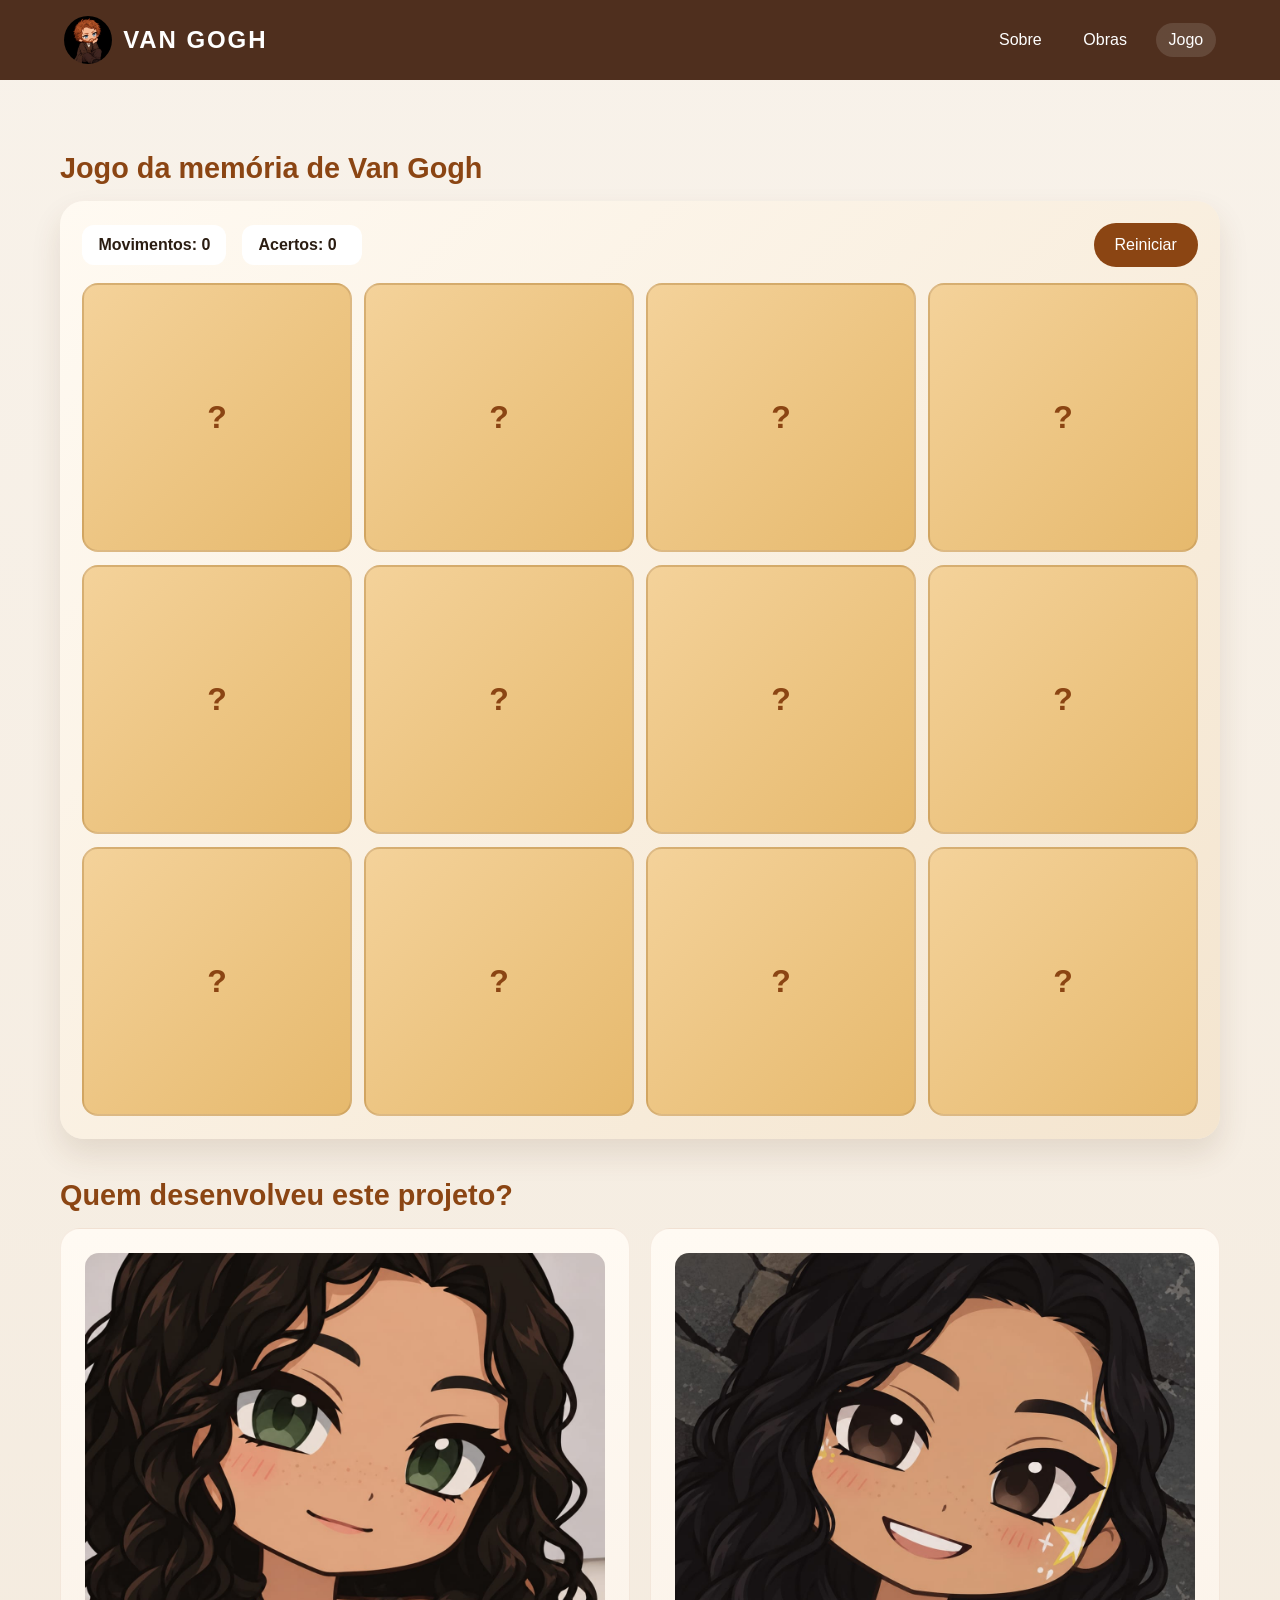
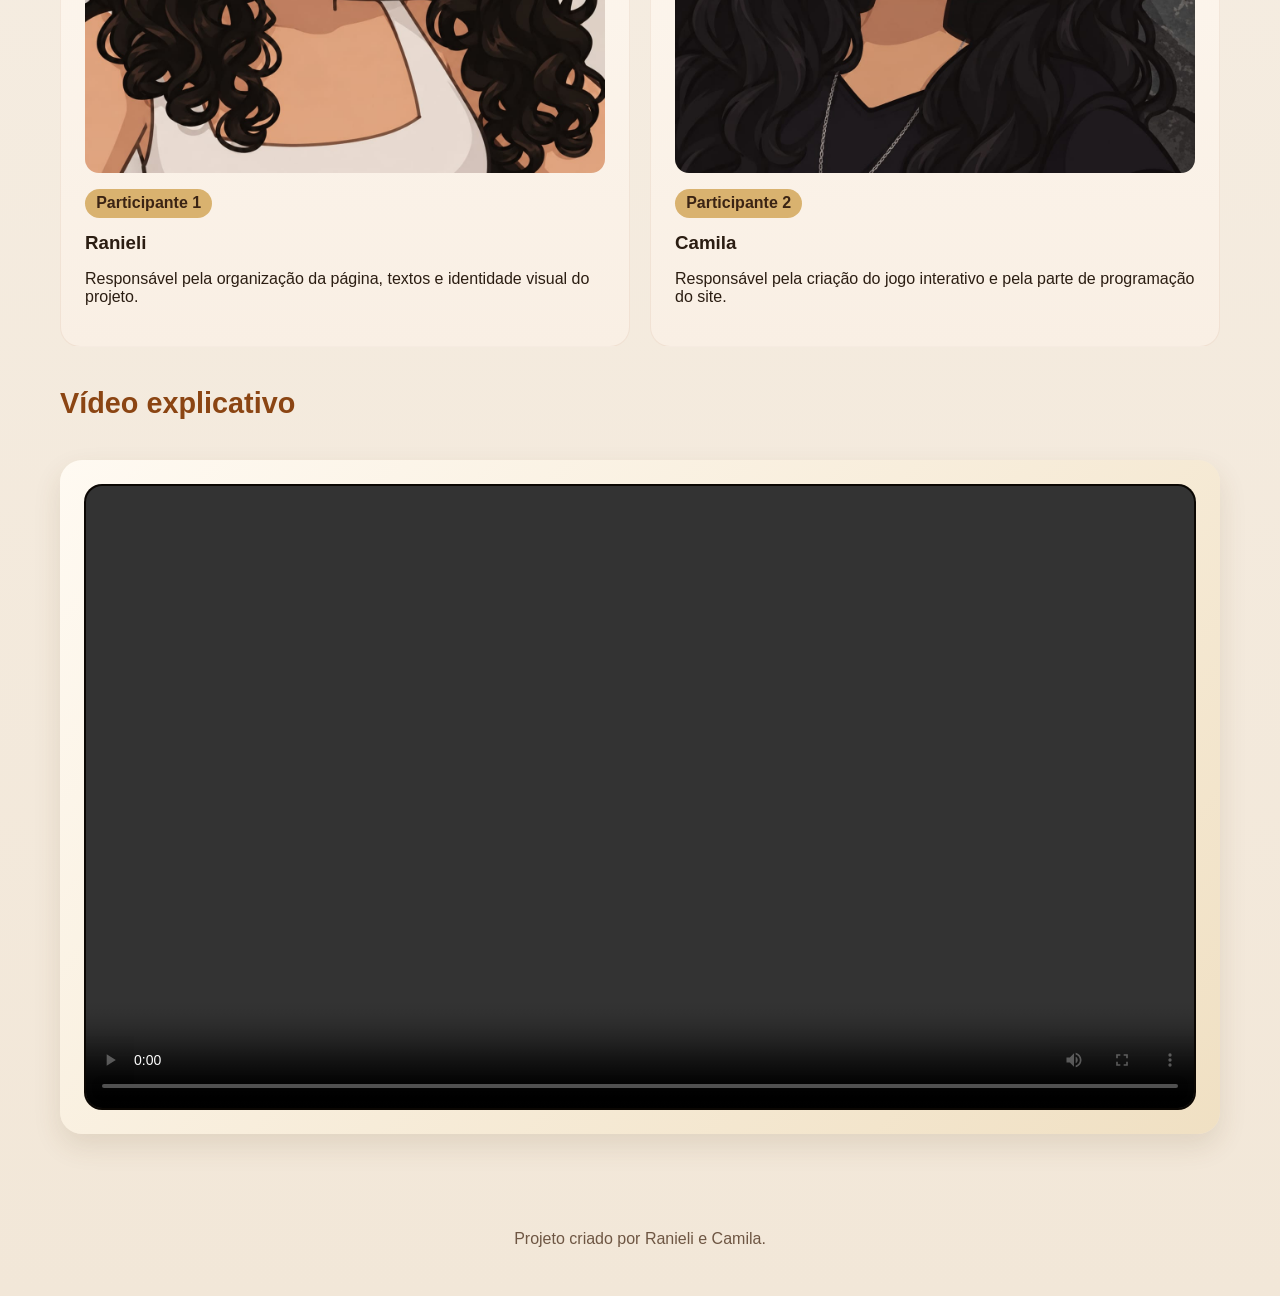
==== jogo.html @ 96462b99 "criamos a primeira versão do site" ====
<!DOCTYPE html>
<html lang="pt-BR">
  <head>
    <meta charset="UTF-8" />
    <meta name="viewport" content="width=device-width, initial-scale=1.0" />
    <title>Jogo Van Gogh</title>
    <link rel="stylesheet" href="style.css" />
  </head>
  <body>
    <header>
      <nav class="navbar">
        <div class="brand">
          <img
            class="brand-image"
            src="WhatsApp Image 2026-10-21 at 9.47.14 PM.jpeg"
            alt=""
          />
          <div class="logo">VAN GOGH</div>
        </div>
        <div class="nav-links">
          <a href="index.html">Sobre</a>
          <a href="obras.html">Obras</a>
          <a class="active" href="jogo.html">Jogo</a>
        </div>
      </nav>
    </header>

    <main class="container">
      <section class="section">
        <h2>Jogo da memória de Van Gogh</h2>
        <div class="game-box">
          <div class="game-header">
            <div class="stats">
              <div class="stat">Movimentos: <span id="moves">0</span></div>
              <div class="stat">Acertos: <span id="matches">0</span></div>
            </div>
            <button class="btn" id="restartBtn">Reiniciar</button>
          </div>

          <div class="board" id="board" aria-label="Jogo da memória"></div>
        </div>
      </section>

      <section class="section">
        <h2>Quem desenvolveu este projeto?</h2>
        <div class="team">
          <article class="person">
            <img
              class="participant-photo"
              src="WhatsApp Image 2026-10-21 at 9.22.17 PM.jpeg"
              alt="Foto da participante Ranieli"
            />
            <div class="badge">Participante 1</div>
            <h3>Ranieli</h3>
            <p>Responsável pela organização da página, textos e identidade visual do projeto.</p>
          </article>

          <article class="person">
            <img
              class="participant-photo"
              src="WhatsApp Image 2026-10-21 at 9.19.41 PM.jpeg"
              alt="Foto da participante Camila"
            />
            <div class="badge">Participante 2</div>
            <h3>Camila</h3>
            <p>Responsável pela criação do jogo interativo e pela parte de programação do site.</p>
          </article>
        </div>
      </section>

      <section class="section">
        <h2>Vídeo explicativo</h2>
        <div class="video-box">
          <video
            class="video-frame video-player"
            src="vancara.mp4"
            controls
            preload="metadata"
            playsinline
            aria-label="Vídeo explicativo sobre Van Gogh"
          >
            Seu navegador não consegue reproduzir este vídeo.
          </video>
        </div>
      </section>
    </main>

    <footer class="footer">
      Projeto criado por Ranieli e Camila.
    </footer>

    <script src="script.js"></script>
  </body>
</html>
---- style.css ----
:root {
  --bg: #f4efe8;
  --panel: #fffaf1;
  --primary: #8b4513;
  --secondary: #c58b4d;
  --accent: #d9b26f;
  --text: #2b1d12;
  --muted: #6e5643;
  --card: #fdf8f0;
  --shadow: rgba(49, 29, 19, 0.15);
}

* {
  box-sizing: border-box;
}

body {
  margin: 0;
  font-family: Arial, Helvetica, sans-serif;
  background: linear-gradient(to bottom, #f8f2ea, #f2e7d8);
  color: var(--text);
}

a {
  color: inherit;
  text-decoration: none;
}

header {
  background: rgba(65, 31, 12, 0.92);
  color: #fff;
  position: sticky;
  top: 0;
  z-index: 10;
}

.navbar {
  max-width: 1200px;
  margin: 0 auto;
  display: flex;
  align-items: center;
  justify-content: space-between;
  padding: 1rem 1.5rem;
}

.logo {
  font-size: 1.5rem;
  font-weight: 700;
  letter-spacing: 0.08em;
}

.brand {
  display: flex;
  align-items: center;
  gap: 0.7rem;
}

.brand-image {
  width: 48px;
  height: 48px;
  object-fit: cover;
  object-position: center 35%;
  border-radius: 50%;
}

.nav-links {
  display: flex;
  gap: 1rem;
  flex-wrap: wrap;
}

.nav-links a {
  padding: 0.5rem 0.8rem;
  border-radius: 999px;
  transition: 0.2s ease;
}

.nav-links a:hover,
.nav-links a.active {
  background: rgba(255, 255, 255, 0.12);
}

.container {
  max-width: 1200px;
  margin: 0 auto;
  padding: 2rem 1.25rem 4rem;
}

.hero {
  background: linear-gradient(135deg, rgba(140, 78, 31, 0.85), rgba(204, 170, 106, 0.72));
  color: white;
  border-radius: 28px;
  padding: 3rem 2rem;
  box-shadow: 0 18px 40px var(--shadow);
  display: grid;
  grid-template-columns: 1.3fr 0.7fr;
  gap: 2rem;
  align-items: center;
}

.hero h1 {
  font-size: clamp(2.2rem, 4vw, 4rem);
  margin: 0 0 0.8rem;
}

.hero p {
  font-size: 1.08rem;
  line-height: 1.7;
  max-width: 56ch;
}

.hero-figure {
  display: grid;
  place-items: center;
}

.hero-figure img {
  width: min(100%, 340px);
  border-radius: 20px;
  box-shadow: 0 16px 36px rgba(0, 0, 0, 0.2);
}

.section {
  margin-top: 2.5rem;
}

.section h2 {
  font-size: clamp(1.8rem, 2vw, 2.6rem);
  margin-bottom: 1rem;
  color: var(--primary);
}

.grid {
  display: grid;
  grid-template-columns: repeat(auto-fit, minmax(220px, 1fr));
  gap: 1.25rem;
}

.card {
  background: var(--card);
  border: 1px solid rgba(139, 69, 19, 0.08);
  border-radius: 18px;
  padding: 1.2rem;
  box-shadow: 0 10px 20px rgba(71, 54, 40, 0.08);
}

.card h3 {
  margin-top: 0;
}

.card p,
.card li {
  line-height: 1.7;
  color: var(--muted);
}

.card ul {
  margin: 0;
  padding-left: 1.1rem;
}

.gallery {
  display: grid;
  grid-template-columns: repeat(auto-fit, minmax(260px, 1fr));
  gap: 1.4rem;
}

.painting {
  background: #fff;
  border-radius: 18px;
  overflow: hidden;
  box-shadow: 0 12px 24px rgba(0, 0, 0, 0.08);
}

.painting img {
  width: 100%;
  height: 260px;
  object-fit: cover;
  display: block;
}

.painting .caption {
  padding: 1rem 1rem 1.2rem;
}

.painting h3 {
  margin: 0 0 0.5rem;
  font-size: 1.1rem;
}

.painting p {
  margin: 0;
  color: var(--muted);
  line-height: 1.6;
}

.team {
  display: grid;
  grid-template-columns: repeat(auto-fit, minmax(240px, 1fr));
  gap: 1.25rem;
}

.person {
  background: linear-gradient(180deg, #fffaf3, #f9efe4);
  padding: 1.5rem;
  border-radius: 20px;
  border: 1px solid rgba(139, 69, 19, 0.08);
}

.participant-photo {
  display: block;
  width: 100%;
  aspect-ratio: 1;
  object-fit: cover;
  object-position: center 38%;
  border-radius: 14px;
  margin-bottom: 1rem;
}

.person .badge {
  display: inline-block;
  background: var(--accent);
  color: #3b2414;
  font-weight: 700;
  border-radius: 999px;
  padding: 0.35rem 0.7rem;
  margin-bottom: 0.9rem;
}

.person h3 {
  margin: 0 0 0.5rem;
}

.video-box {
  background: linear-gradient(135deg, #fffaf2, #f0e0c3);
  border-radius: 22px;
  padding: 1.5rem;
  box-shadow: 0 12px 28px rgba(92, 62, 28, 0.12);
  margin-top: 2.5rem;
}

.video-frame {
  position: relative;
  width: 100%;
  aspect-ratio: 16 / 9;
  background: linear-gradient(135deg, #8b4513, #d1a15e);
  border-radius: 18px;
  display: grid;
  place-items: center;
  overflow: hidden;
  border: 2px solid rgba(93, 58, 26, 0.12);
}

.video-frame.video-player {
  display: block;
  background: #000;
}

.video-frame.video-player::before {
  content: none;
}

.video-frame::before {
  content: "▶️";
  font-size: clamp(2.2rem, 5vw, 4rem);
  color: white;
  opacity: 0.9;
}

.video-frame span {
  position: absolute;
  bottom: 1rem;
  left: 1rem;
  background: rgba(0, 0, 0, 0.35);
  color: white;
  padding: 0.4rem 0.8rem;
  border-radius: 999px;
  font-size: 0.9rem;
}

.footer {
  text-align: center;
  padding: 2rem 1rem 3rem;
  color: var(--muted);
}

.game-box {
  background: linear-gradient(135deg, #fffaf2, #f4e5cf);
  border-radius: 24px;
  padding: 1.4rem;
  box-shadow: 0 15px 30px rgba(90, 61, 27, 0.12);
}

.spreadsheet-wrapper {
  background: var(--panel);
  border: 1px solid rgba(139, 69, 19, 0.12);
  border-radius: 18px;
  overflow: hidden;
  box-shadow: 0 10px 20px rgba(71, 54, 40, 0.06);
}

.spreadsheet-table {
  width: 100%;
  border-collapse: collapse;
  font-size: 0.96rem;
}

.spreadsheet-table th,
.spreadsheet-table td {
  padding: 0.9rem 1rem;
  border-bottom: 1px solid rgba(84, 48, 26, 0.1);
  text-align: left;
}

.spreadsheet-table th {
  background: linear-gradient(135deg, #9b5d2e, #bd8452);
  color: #fff;
}

.spreadsheet-table tbody tr:nth-child(even) {
  background: rgba(255, 255, 255, 0.4);
}

.spreadsheet-table tbody tr:hover {
  background: rgba(214, 176, 110, 0.12);
}

.game-header {
  display: flex;
  justify-content: space-between;
  gap: 1rem;
  align-items: center;
  flex-wrap: wrap;
  margin-bottom: 1rem;
}

.stats {
  display: flex;
  gap: 1rem;
  flex-wrap: wrap;
}

.stat {
  background: #fff;
  border-radius: 12px;
  padding: 0.7rem 1rem;
  font-weight: 700;
  min-width: 120px;
}

.board {
  display: grid;
  grid-template-columns: repeat(4, minmax(70px, 1fr));
  gap: 0.8rem;
}

.memory-card {
  position: relative;
  aspect-ratio: 1;
  cursor: pointer;
  border: none;
  background: transparent;
  perspective: 1000px;
}

.memory-card-inner {
  position: absolute;
  inset: 0;
  border-radius: 16px;
  transform-style: preserve-3d;
  transition: transform 0.5s ease;
}

.memory-card.flipped .memory-card-inner,
.memory-card.matched .memory-card-inner {
  transform: rotateY(180deg);
}

.memory-card-front,
.memory-card-back {
  position: absolute;
  inset: 0;
  backface-visibility: hidden;
  border-radius: 16px;
  display: grid;
  place-items: center;
  font-size: 2rem;
  font-weight: 700;
}

.memory-card-front {
  background: linear-gradient(135deg, #b0743d, #7d4a23);
  color: #fff;
  transform: rotateY(180deg);
  overflow: hidden;
}

.memory-card-front img {
  width: 100%;
  height: 100%;
  object-fit: cover;
}

.memory-card-back {
  background: linear-gradient(135deg, #f4d29a, #e6b96d);
  color: var(--primary);
  border: 2px solid rgba(89, 47, 20, 0.15);
}

.btn {
  background: var(--primary);
  color: #fff;
  border: none;
  border-radius: 999px;
  padding: 0.8rem 1.3rem;
  font-size: 1rem;
  cursor: pointer;
  transition: transform 0.2s ease;
}

.btn:hover {
  transform: translateY(-1px);
}

@media (max-width: 760px) {
  .hero {
    grid-template-columns: 1fr;
    padding: 2rem 1.2rem;
  }

  .navbar {
    flex-direction: column;
    gap: 0.8rem;
  }

  .nav-links {
    justify-content: center;
    width: 100%;
  }

  .game-header {
    flex-direction: column;
    align-items: stretch;
  }

  .stats {
    width: 100%;
  }

  .stat {
    flex: 1;
    min-width: 0;
  }

  .board {
    gap: 0.6rem;
  }
}

@media (max-width: 480px) {
  .container {
    padding-left: 0.8rem;
    padding-right: 0.8rem;
  }

  .logo {
    font-size: 1.2rem;
  }

  .nav-links {
    gap: 0.4rem;
  }

  .nav-links a {
    font-size: 0.9rem;
    padding: 0.45rem 0.7rem;
  }

  .hero h1 {
    font-size: 2.1rem;
  }

  .hero p {
    font-size: 1rem;
  }

  .memory-card-front,
  .memory-card-back {
    font-size: 1.5rem;
  }

  .board {
    grid-template-columns: repeat(4, minmax(52px, 1fr));
    gap: 0.45rem;
  }

  .person {
    padding: 1rem;
  }
}
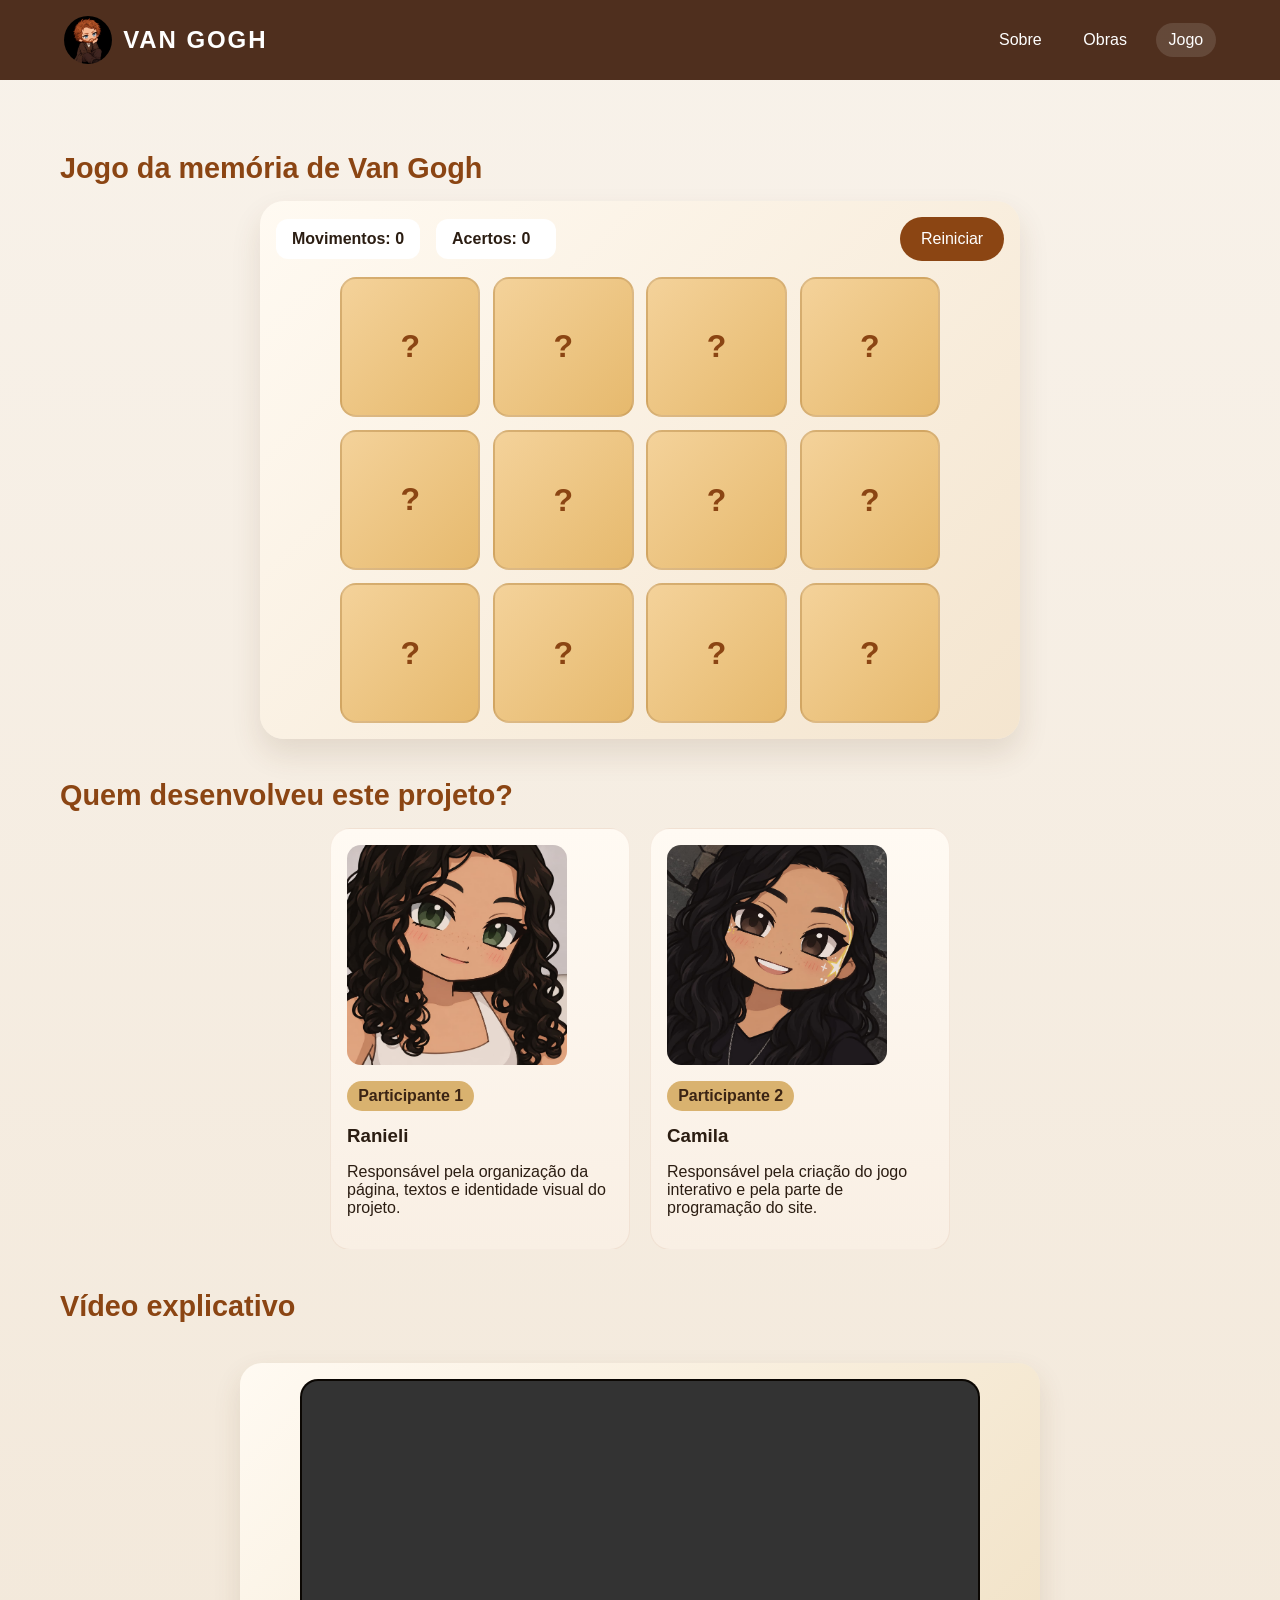
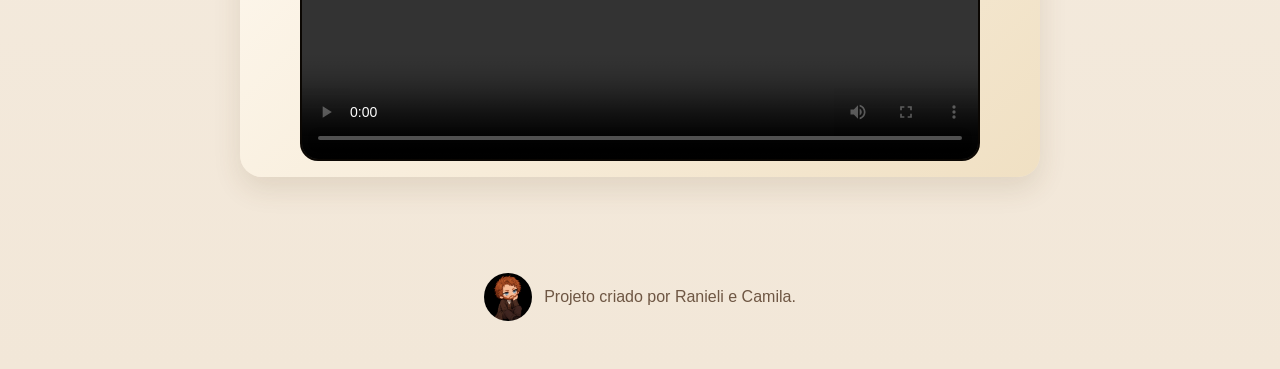
==== commit 7f60c17d: "bla" ====
--- a/jogo.html
+++ b/jogo.html
@@ -86,7 +86,14 @@
     </main>
 
     <footer class="footer">
-      Projeto criado por Ranieli e Camila.
+      <div class="footer-brand">
+        <img
+          class="brand-image"
+          src="WhatsApp Image 2026-10-21 at 9.47.14 PM.jpeg"
+          alt="Van Gogh"
+        />
+        <span>Projeto criado por Ranieli e Camila.</span>
+      </div>
     </footer>
 
     <script src="script.js"></script>
--- a/style.css
+++ b/style.css
@@ -90,7 +90,9 @@
   background: linear-gradient(135deg, rgba(140, 78, 31, 0.85), rgba(204, 170, 106, 0.72));
   color: white;
   border-radius: 28px;
-  padding: 3rem 2rem;
+  max-width: 1000px;
+  margin: 0 auto;
+  padding: 2rem 1.5rem;
   box-shadow: 0 18px 40px var(--shadow);
   display: grid;
   grid-template-columns: 1.3fr 0.7fr;
@@ -115,7 +117,7 @@
 }
 
 .hero-figure img {
-  width: min(100%, 340px);
+  width: min(100%, 280px);
   border-radius: 20px;
   box-shadow: 0 16px 36px rgba(0, 0, 0, 0.2);
 }
@@ -162,7 +164,9 @@
 .gallery {
   display: grid;
   grid-template-columns: repeat(auto-fit, minmax(260px, 1fr));
-  gap: 1.4rem;
+  gap: 1rem;
+  max-width: 1000px;
+  margin: 0 auto;
 }
 
 .painting {
@@ -174,7 +178,7 @@
 
 .painting img {
   width: 100%;
-  height: 260px;
+  height: 200px;
   object-fit: cover;
   display: block;
 }
@@ -196,20 +200,23 @@
 
 .team {
   display: grid;
-  grid-template-columns: repeat(auto-fit, minmax(240px, 1fr));
+  grid-template-columns: repeat(auto-fit, minmax(min(100%, 240px), 300px));
+  justify-content: center;
   gap: 1.25rem;
+  max-width: 700px;
+  margin: 0 auto;
 }
 
 .person {
   background: linear-gradient(180deg, #fffaf3, #f9efe4);
-  padding: 1.5rem;
+  padding: 1rem;
   border-radius: 20px;
   border: 1px solid rgba(139, 69, 19, 0.08);
 }
 
 .participant-photo {
   display: block;
-  width: 100%;
+  width: min(100%, 220px);
   aspect-ratio: 1;
   object-fit: cover;
   object-position: center 38%;
@@ -234,14 +241,16 @@
 .video-box {
   background: linear-gradient(135deg, #fffaf2, #f0e0c3);
   border-radius: 22px;
-  padding: 1.5rem;
+  max-width: 800px;
+  margin: 2.5rem auto 0;
+  padding: 1rem;
   box-shadow: 0 12px 28px rgba(92, 62, 28, 0.12);
-  margin-top: 2.5rem;
 }
 
 .video-frame {
   position: relative;
-  width: 100%;
+  width: min(100%, 680px);
+  margin: 0 auto;
   aspect-ratio: 16 / 9;
   background: linear-gradient(135deg, #8b4513, #d1a15e);
   border-radius: 18px;
@@ -284,10 +293,19 @@
   color: var(--muted);
 }
 
+.footer-brand {
+  display: flex;
+  align-items: center;
+  justify-content: center;
+  gap: 0.75rem;
+}
+
 .game-box {
   background: linear-gradient(135deg, #fffaf2, #f4e5cf);
   border-radius: 24px;
-  padding: 1.4rem;
+  max-width: 760px;
+  margin: 0 auto;
+  padding: 1rem;
   box-shadow: 0 15px 30px rgba(90, 61, 27, 0.12);
 }
 
@@ -352,6 +370,8 @@
   display: grid;
   grid-template-columns: repeat(4, minmax(70px, 1fr));
   gap: 0.8rem;
+  max-width: 600px;
+  margin: 0 auto;
 }
 
 .memory-card {
